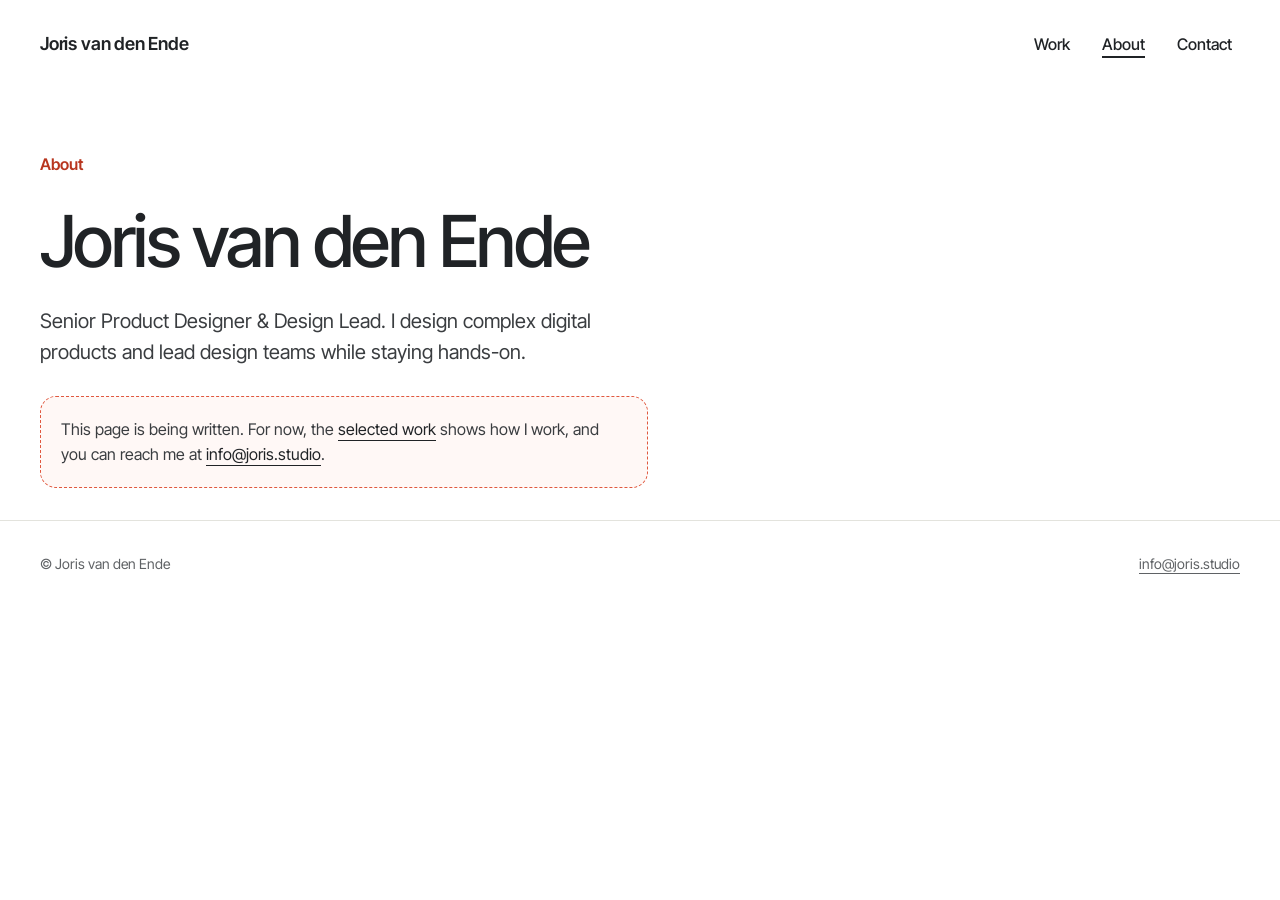
==== about/index.html @ 1bb1b74c "Add files via upload" ====
<!doctype html>
<html lang="en" class="review">
<head>
<meta charset="utf-8">
<meta name="viewport" content="width=device-width, initial-scale=1">
<title>About — Joris van den Ende</title>
<meta name="robots" content="noindex">
<link rel="stylesheet" href="../assets/css/site.css">
</head>
<body>
<a class="skip-link" href="#main">Skip to content</a>

<header class="container site-header">
  <a class="site-header__name" href="../">Joris van den Ende</a>
  <nav class="site-nav" aria-label="Main">
    <a href="../#work">Work</a>
    <a href="./" aria-current="page">About</a>
    <a class="site-nav__contact" href="mailto:info@joris.studio">Contact</a>
  </nav>
</header>

<main id="main">
  <section class="container pending" aria-labelledby="about-title">
    <p class="case-intro__client">About</p>
    <h1 id="about-title">Joris van den Ende</h1>
    <p class="pending__lead">Senior Product Designer &amp; Design Lead. I design complex digital products and lead design teams while staying hands-on.</p>
    <p class="pending__note">This page is being written. For now, the <a href="../#work">selected work</a> shows how I work, and you can reach me at <a href="mailto:info@joris.studio">info@joris.studio</a>.</p>
  </section>
</main>

<footer class="container site-footer site-footer--rule">
  <p>© Joris van den Ende</p>
  <a href="mailto:info@joris.studio">info@joris.studio</a>
</footer>
</body>
</html>
---- assets/css/site.css ----
/* Joris van den Ende — portfolio
   One stylesheet for all pages. Mobile first; layout widens from 760px and 1024px. */

@font-face {
  font-family: "Inter Tight";
  font-style: normal;
  font-display: swap;
  font-weight: 100 900;
  src: url("../fonts/inter-tight-latin-wght-normal.woff2") format("woff2-variations");
  unicode-range: U+0000-00FF, U+0131, U+0152-0153, U+02BB-02BC, U+02C6, U+02DA, U+02DC, U+0304, U+0308, U+0329, U+2000-206F, U+20AC, U+2122, U+2191, U+2193, U+2212, U+2215, U+FEFF, U+FFFD;
}
@font-face {
  font-family: "Inter Tight";
  font-style: normal;
  font-display: swap;
  font-weight: 100 900;
  src: url("../fonts/inter-tight-latin-ext-wght-normal.woff2") format("woff2-variations");
  unicode-range: U+0100-02BA, U+02BD-02C5, U+02C7-02CC, U+02CE-02D7, U+02DD-02FF, U+0304, U+0308, U+0329, U+1D00-1DBF, U+1E00-1E9F, U+1EF2-1EFF, U+2020, U+20A0-20AB, U+20AD-20C0, U+2113, U+2C60-2C7F, U+A720-A7FF;
}

:root {
  color-scheme: light;
  --ink: #202326;
  --ink-2: #3A3D40;
  --muted: #5F6265;
  --coral: #F05B45;        /* display text and accents only (contrast 3.2:1) */
  --coral-ink: #B8361F;    /* small text and links */
  --surface: #F3F2EE;
  --surface-2: #F6F6F2;
  --line: #E3E3DD;
  --frame: #1F2124;
  --tag-ink: #A3321F;
  --tag-bg: #FFF0EC;
  --tag-border: #E0583F;
  --gutter: 20px;
  --max: 1280px;
  --font: "Inter Tight", Arial, Helvetica, sans-serif;
}
@media (min-width: 760px) { :root { --gutter: 40px; } }

*, *::before, *::after { box-sizing: border-box; }
html { -webkit-text-size-adjust: 100%; text-size-adjust: 100%; scroll-behavior: smooth; }
body {
  margin: 0;
  background: #FFFFFF;
  color: var(--ink);
  font-family: var(--font);
  font-size: 17px;
  line-height: 1.55;
  -webkit-font-smoothing: antialiased;
  overflow-x: clip;
}
img { display: block; max-width: 100%; height: auto; }
h1, h2, h3, p, figure, dl, dd { margin: 0; }
a { color: var(--ink); text-underline-offset: 0.3em; }
a:hover { color: var(--coral-ink); }
a:focus-visible { outline: 3px solid var(--coral-ink); outline-offset: 4px; border-radius: 3px; }
.accent { color: var(--coral); }

@media (prefers-reduced-motion: reduce) {
  html { scroll-behavior: auto; }
  *, *::before, *::after { transition: none !important; animation: none !important; }
}

.container { max-width: var(--max); margin-inline: auto; padding-inline: var(--gutter); }

.skip-link {
  position: absolute; left: var(--gutter); top: -100px; z-index: 10;
  background: var(--ink); color: #FFFFFF; padding: 12px 16px; border-radius: 8px; font-weight: 600;
}
.skip-link:focus { top: 12px; color: #FFFFFF; }

/* Review tags: visible while <html> has class "review". Remove that class to hide them all. */
.review-tag {
  display: none;
  font-size: 13px; font-weight: 600; line-height: 1.3;
  color: var(--tag-ink); background: var(--tag-bg);
  border: 1px dashed var(--tag-border); border-radius: 6px; padding: 3px 8px;
}
.review .review-tag { display: inline-block; }

/* ---------- Header ---------- */
.site-header { display: flex; align-items: center; justify-content: space-between; gap: 12px; min-height: 64px; }
.site-header__name { font-size: 16px; font-weight: 600; letter-spacing: -0.01em; text-decoration: none; }
.site-nav { display: flex; gap: 4px; font-size: 15px; font-weight: 500; }
.site-nav a { text-decoration: none; padding: 12px 8px; }
.site-nav a[aria-current="page"] { text-decoration: underline; text-decoration-thickness: 2px; text-underline-offset: 6px; }
.site-nav__contact { display: none; }
@media (min-width: 760px) {
  .site-header { min-height: 88px; }
  .site-header__name { font-size: 18px; }
  .site-nav { gap: 16px; font-size: 16px; }
  .site-nav__contact { display: inline; }
}

/* ---------- Phone frame ---------- */
.phone {
  --w: 220px;
  flex: none;
  width: var(--w);
  padding: calc(var(--w) * 0.022);
  border-radius: calc(var(--w) * 0.145);
  background: var(--frame);
  box-shadow: 0 1px 2px rgba(32, 35, 38, 0.10), 0 16px 36px rgba(32, 35, 38, 0.14);
}
.phone img {
  width: 100%;
  aspect-ratio: 9 / 19.5;
  object-fit: cover;
  object-position: center top;
  border-radius: calc(var(--w) * 0.125);
  background: #FFFFFF;
}
.phone-pair { display: flex; justify-content: center; align-items: flex-start; gap: clamp(16px, 4vw, 40px); }
.phone-pair > :nth-child(2) { margin-top: clamp(28px, 4vw, 56px); }
.phone-row { display: flex; justify-content: center; align-items: flex-start; gap: clamp(16px, 4vw, 56px); }
.phone-row > :nth-child(2) { margin-top: clamp(24px, 3vw, 40px); }
.shot { display: flex; flex-direction: column; gap: 12px; flex: none; }
.shot figcaption { font-size: 14px; line-height: 1.4; color: var(--muted); }
.shot figcaption b { font-weight: 600; color: var(--ink); }
.label-before { font-size: 14px; font-weight: 600; color: var(--muted); }
.label-after { font-size: 14px; font-weight: 600; color: var(--coral-ink); }

/* ---------- Buttons and links ---------- */
.btn {
  display: inline-flex; align-items: center; gap: 10px; min-height: 48px; padding: 0 20px;
  border-radius: 999px; background: var(--ink); color: #FFFFFF; font-size: 16px; font-weight: 600; text-decoration: none;
}
.btn:hover { background: #000000; color: #FFFFFF; }
.arrow-link { display: inline-flex; align-items: center; gap: 10px; min-height: 44px; font-size: 16px; font-weight: 600; }
.icon { width: 16px; height: 16px; flex: none; }
@media (min-width: 760px) { .arrow-link { font-size: 17px; } }

/* ---------- Home: hero ---------- */
.hero { display: flex; flex-direction: column; gap: 40px; padding-block: 32px 56px; }
.hero__text { display: flex; flex-direction: column; gap: 20px; }
.eyebrow { font-size: 15px; font-weight: 500; color: var(--muted); }
.hero h1 { font-size: clamp(44px, 6.4vw, 84px); font-weight: 500; line-height: 1.02; letter-spacing: -0.035em; }
.hero__intro { max-width: 34rem; font-size: 17px; color: var(--ink-2); }
.hero__actions { display: flex; flex-wrap: wrap; gap: 20px 28px; align-items: center; }
.hero__actions a:not(.btn) { font-weight: 500; }
.hero .phone { --w: clamp(150px, 41vw, 264px); }
@media (min-width: 760px) {
  .eyebrow { font-size: 17px; }
  .hero__intro { font-size: 20px; }
}
@media (min-width: 1024px) {
  .hero { flex-direction: row; align-items: center; gap: 64px; padding-block: 64px 112px; }
  .hero__text { flex: 1 1 460px; gap: 28px; }
  .hero__media { flex: 1 1 600px; }
}

/* ---------- Home: case list ---------- */
.work { padding-bottom: 56px; }
.section-label { font-size: 15px; font-weight: 600; color: var(--muted); margin-bottom: 16px; }
.case-item { display: flex; flex-direction: column; gap: 20px; padding-block: 28px 40px; border-top: 1px solid var(--line); }
.case-item:last-child { border-bottom: 1px solid var(--line); }
.case-item__text { display: flex; flex-direction: column; gap: 12px; }
.case-item__client { font-size: 14px; font-weight: 600; color: var(--coral-ink); }
.case-item h3 { font-size: 28px; font-weight: 500; line-height: 1.12; letter-spacing: -0.02em; }
.case-item__text p:not(.case-item__client) { font-size: 16px; color: var(--ink-2); }
.case-item__media {
  order: -1; border-radius: 18px; background: var(--surface);
  padding: 28px 16px 36px; display: flex; justify-content: center;
}
.case-item__media .phone { --w: 190px; }
.case-item__media .phone--extra { display: none; }
.case-item__media--pair { gap: 18px; padding-top: 20px; }
.case-item__media--pair > :nth-child(2) { margin-top: 24px; }
.case-item__media--pair .shot { gap: 8px; }
.case-item__media--pair .phone { --w: 148px; }
.case-item__media--wide { flex-direction: column; gap: 12px; padding: 20px; }
.case-item__media--wide img { width: 100%; height: 220px; object-fit: cover; object-position: 42% 40%; border-radius: 10px; border: 1px solid var(--line); background: #FFFFFF; }
.case-item__media--wide p { font-size: 13px; line-height: 1.45; color: var(--muted); }
.case-item__media--wide b { color: var(--ink); }
@media (min-width: 900px) {
  .work { padding-bottom: 96px; }
  .section-label { margin-bottom: 24px; }
  .case-item { flex-direction: row; align-items: center; gap: 48px; padding-block: 56px; }
  .case-item__text { flex: 1 1 340px; max-width: 440px; gap: 16px; }
  .case-item__client { font-size: 15px; }
  .case-item h3 { font-size: 38px; line-height: 1.1; }
  .case-item__text p:not(.case-item__client) { font-size: 18px; }
  .case-item__media { order: 0; flex: 2 1 560px; min-width: 0; border-radius: 24px; padding: 48px 32px 64px; gap: 36px; }
  .case-item__media .phone, .case-item__media--pair .phone { --w: 220px; }
  .case-item__media .phone--extra { display: block; }
  .case-item__media > :nth-child(2) { margin-top: 32px; }
  .case-item__media--wide { min-height: 500px; padding: 40px; justify-content: center; align-items: center; gap: 16px; }
  .case-item__media--wide img { height: auto; max-width: 620px; object-fit: contain; }
  .case-item__media--wide p { max-width: 620px; width: 100%; font-size: 14px; }
  .case-item__media--wide > :nth-child(2) { margin-top: 0; }
}

/* ---------- Contact ---------- */
.contact { background: var(--surface-2); }
.contact__inner { display: flex; flex-direction: column; gap: 18px; padding-block: 64px; }
.contact h2 { max-width: 18ch; font-size: clamp(38px, 4.4vw, 60px); font-weight: 500; line-height: 1.05; letter-spacing: -0.03em; }
.contact p { max-width: 34rem; color: var(--ink-2); }
.contact__links { display: flex; flex-wrap: wrap; gap: 16px 32px; align-items: center; }
.contact__mail { font-size: clamp(24px, 2.4vw, 32px); font-weight: 600; letter-spacing: -0.01em; color: var(--coral-ink); }
.contact__linkedin { display: inline-flex; align-items: center; gap: 10px; font-weight: 500; color: var(--ink-2); }
@media (min-width: 760px) { .contact__inner { gap: 24px; padding-block: 112px; } .contact p { font-size: 19px; } }

/* ---------- Footer ---------- */
.site-footer { display: flex; flex-wrap: wrap; justify-content: space-between; gap: 12px 24px; padding-block: 24px 32px; font-size: 13px; color: var(--muted); }
.site-footer a { color: var(--muted); }
.site-footer--rule { border-top: 1px solid var(--line); }
@media (min-width: 760px) { .site-footer { font-size: 14px; padding-block: 32px 40px; } }

/* ---------- Case page ---------- */
.case-intro { display: flex; flex-direction: column; gap: 18px; padding-top: 32px; }
.case-intro__client { font-size: 15px; font-weight: 600; color: var(--coral-ink); }
.case-intro h1 { max-width: 15ch; font-size: clamp(40px, 5.6vw, 76px); font-weight: 500; line-height: 1.02; letter-spacing: -0.035em; }
.case-intro__lead { max-width: 40rem; font-size: 17px; color: var(--ink-2); }
.facts { display: grid; grid-template-columns: repeat(2, minmax(0, 1fr)); gap: 16px 20px; margin-top: 4px; font-size: 14px; line-height: 1.4; }
.facts > div { display: flex; flex-direction: column; gap: 4px; }
.facts dt { color: var(--muted); }
.facts dd { font-weight: 600; display: flex; flex-wrap: wrap; gap: 8px 10px; align-items: center; }
.facts__wide { grid-column: 1 / -1; }
@media (min-width: 760px) {
  .case-intro { gap: 28px; padding-top: 64px; }
  .case-intro__client { font-size: 16px; }
  .case-intro__lead { font-size: 21px; }
  .facts { display: flex; flex-wrap: wrap; gap: 16px 56px; margin-top: 8px; font-size: 15px; }
}

.case-hero { margin-top: 32px; }
.case-hero__stage { border-radius: 20px; background: var(--surface); padding: 24px 12px 48px; }
.case-hero .phone { --w: 150px; }
.case-hero .phone--extra { display: none; }
.case-hero figcaption { padding-top: 10px; font-size: 13px; line-height: 1.45; color: var(--muted); }
@media (max-width: 899px) { .case-hero .phone:last-child { margin-top: 28px; } }
@media (min-width: 900px) {
  .case-hero { margin-top: 56px; }
  .case-hero__stage { border-radius: 28px; padding: 56px 40px 88px; }
  .case-hero .phone { --w: 250px; }
  .case-hero .phone--extra { display: block; }
  .case-hero figcaption { padding-top: 14px; font-size: 14px; }
}

.case-section { padding-top: 56px; }
.case-section h2 { font-size: 26px; font-weight: 500; line-height: 1.15; letter-spacing: -0.02em; }
.case-section__body { display: flex; flex-direction: column; gap: 14px; }
.case-section__body p { color: var(--ink-2); line-height: 1.6; }
.split { display: flex; flex-direction: column; gap: 14px; }
@media (min-width: 900px) {
  .case-section { padding-top: 96px; }
  .case-section h2 { font-size: 32px; }
  .split { flex-direction: row; flex-wrap: wrap; gap: 24px 64px; align-items: flex-start; }
  .split > :first-child { flex: 1 1 300px; max-width: 380px; }
  .split > :last-child { flex: 2 1 520px; max-width: 720px; }
  .case-section__body { gap: 18px; }
  .case-section__body p { font-size: 19px; }
}

.evidence { margin-top: 8px; border-radius: 20px; background: var(--surface); padding: 24px 12px 28px; }
.evidence .phone { --w: 150px; }
.evidence .shot { width: var(--shot-w, 150px); }
.evidence .shot figcaption { font-size: 13px; line-height: 1.45; color: var(--ink-2); }
.evidence .phone-pair > :nth-child(2) { margin-top: 28px; }
@media (min-width: 900px) {
  .evidence { margin-top: 0; border-radius: 24px; padding: 48px 40px; }
  .evidence .phone { --w: 240px; }
  .evidence .shot { --shot-w: 240px; }
  .evidence .shot figcaption { font-size: 15px; }
  .evidence .phone-pair { gap: 48px; }
  .evidence .phone-pair > :nth-child(2) { margin-top: 40px; }
}

.steps { display: flex; flex-direction: column; gap: 40px; margin-top: 40px; }
.step { display: flex; flex-direction: column; gap: 18px; }
.step__media { border-radius: 20px; background: var(--surface); padding: 28px; display: flex; justify-content: center; }
.step__media .phone { --w: 220px; }
.step__text { display: flex; flex-direction: column; gap: 10px; }
.step__num { font-size: 14px; font-weight: 600; color: var(--coral-ink); }
.step h3 { font-size: 22px; font-weight: 500; line-height: 1.2; letter-spacing: -0.015em; }
.step__text p:not(.step__num):not(.step__look) { font-size: 16px; line-height: 1.6; color: var(--ink-2); }
.step__look { font-size: 14px; line-height: 1.5; color: var(--muted); }
@media (min-width: 900px) {
  .steps { gap: 56px; margin-top: 56px; }
  .step { flex-direction: row; flex-wrap: wrap; align-items: center; gap: 32px 64px; }
  .step__media { flex: 1 1 520px; border-radius: 24px; padding: 48px; }
  .step__media .phone { --w: 280px; }
  .step__text { flex: 1 1 340px; max-width: 460px; gap: 14px; }
  .step__num { font-size: 15px; }
  .step h3 { font-size: 28px; }
  .step__text p:not(.step__num):not(.step__look) { font-size: 18px; }
  .step__look { font-size: 15px; }
}

.limits { display: grid; grid-template-columns: repeat(auto-fit, minmax(260px, 1fr)); gap: 16px; margin-top: 16px; }
.limit { border: 1px solid var(--line); border-radius: 16px; padding: 20px; display: flex; flex-direction: column; gap: 8px; }
.limit h3 { font-size: 16px; font-weight: 600; }
.limit p { font-size: 16px; color: var(--ink-2); }
.limit--open { border-style: dashed; border-color: var(--tag-border); background: #FFF8F6; }
.limit--open strong { color: var(--tag-ink); }
@media (min-width: 900px) {
  .limits { gap: 20px; margin-top: 32px; }
  .limit { border-radius: 20px; padding: 28px; gap: 10px; }
  .limit h3 { font-size: 18px; }
  .limit p { font-size: 17px; }
}

.next-case { padding-block: 72px 64px; }
.next-case a {
  display: flex; flex-direction: column; gap: 20px; padding: 28px; border-radius: 20px;
  background: var(--surface-2); text-decoration: none;
}
.next-case__text { display: flex; flex-direction: column; gap: 12px; }
.next-case__label { font-size: 14px; font-weight: 600; color: var(--muted); }
.next-case__title { font-size: 30px; font-weight: 500; line-height: 1.08; letter-spacing: -0.03em; color: var(--ink); }
.next-case__icon { display: inline-flex; align-items: center; justify-content: center; width: 52px; height: 52px; border-radius: 999px; background: var(--ink); color: #FFFFFF; flex: none; }
.next-case__icon .icon { width: 20px; height: 20px; }
.next-case a:hover .next-case__title { color: var(--coral-ink); }
@media (min-width: 900px) {
  .next-case { padding-block: 120px 112px; }
  .next-case a { flex-direction: row; align-items: center; justify-content: space-between; gap: 32px; padding: 48px; border-radius: 28px; }
  .next-case__text { display: flex; flex-direction: column; gap: 12px; }
  .next-case__label { font-size: 15px; }
  .next-case__title { font-size: 44px; }
  .next-case__icon { width: 64px; height: 64px; }
}

/* ---------- Pages still in progress ---------- */
.pending { padding-block: 32px 24px; display: flex; flex-direction: column; gap: 20px; }
.pending h1 { max-width: 16ch; font-size: clamp(40px, 5.6vw, 72px); font-weight: 500; line-height: 1.02; letter-spacing: -0.035em; }
.pending__lead { max-width: 38rem; color: var(--ink-2); }
.pending__note {
  max-width: 38rem; border: 1px dashed var(--tag-border); background: #FFF8F6; border-radius: 16px; padding: 20px;
  color: var(--ink-2); font-size: 16px;
}
@media (min-width: 760px) { .pending { padding-block: 64px 32px; gap: 28px; } .pending__lead { font-size: 20px; } }
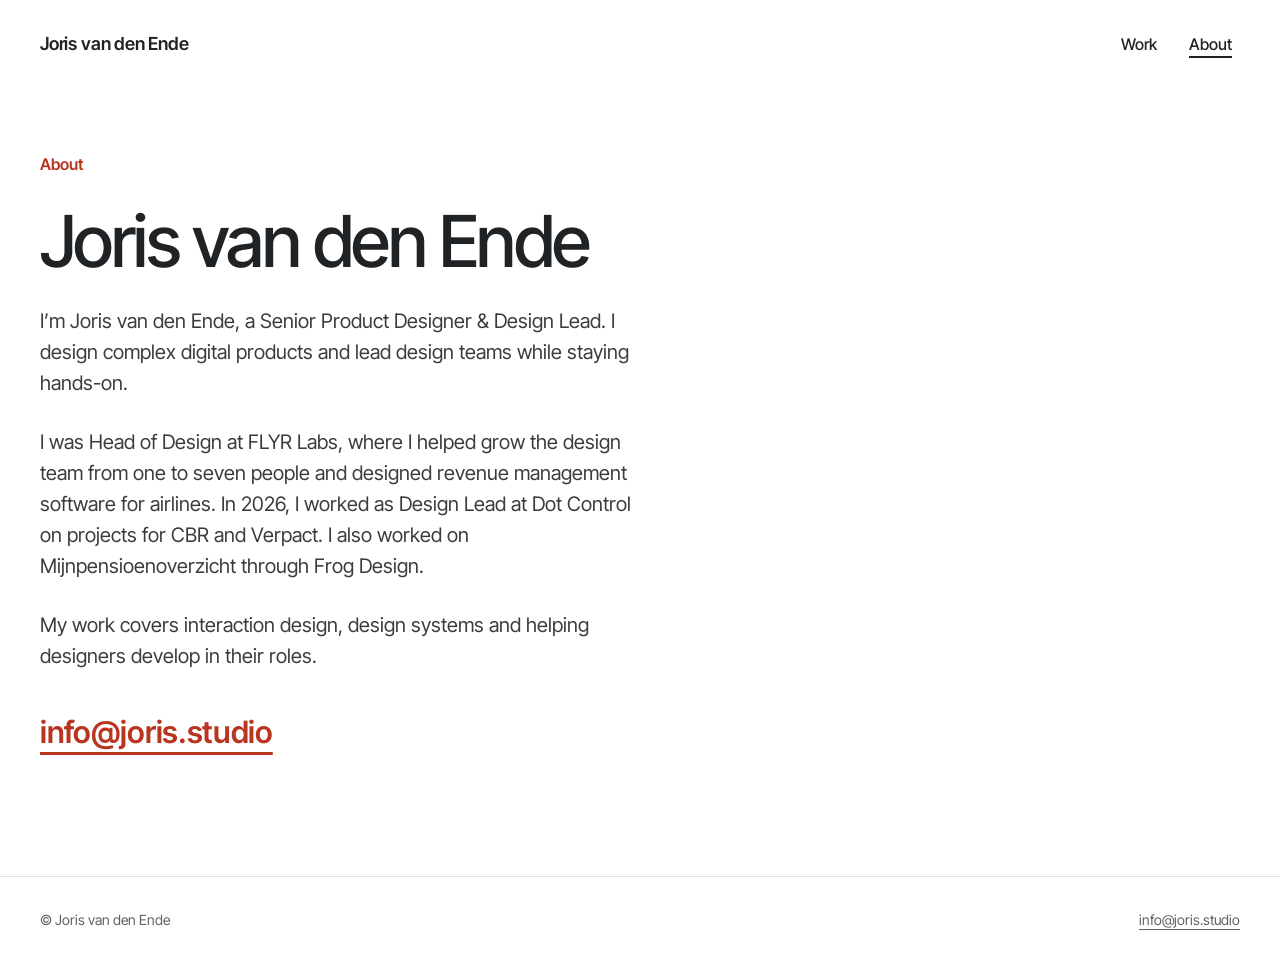
==== commit c6f0d307: "Add files via upload" ====
--- a/about/index.html
+++ b/about/index.html
@@ -1,10 +1,11 @@
 <!doctype html>
-<html lang="en" class="review">
+<html lang="en">
 <head>
 <meta charset="utf-8">
 <meta name="viewport" content="width=device-width, initial-scale=1">
 <title>About — Joris van den Ende</title>
-<meta name="robots" content="noindex">
+<meta name="description" content="Joris van den Ende, Senior Product Designer & Design Lead. Former Head of Design at FLYR Labs.">
+<link rel="preload" href="../assets/fonts/inter-tight-latin-wght-normal.woff2" as="font" type="font/woff2" crossorigin>
 <link rel="stylesheet" href="../assets/css/site.css">
 </head>
 <body>
@@ -15,7 +16,6 @@
   <nav class="site-nav" aria-label="Main">
     <a href="../#work">Work</a>
     <a href="./" aria-current="page">About</a>
-    <a class="site-nav__contact" href="mailto:info@joris.studio">Contact</a>
   </nav>
 </header>
 
@@ -23,8 +23,10 @@
   <section class="container pending" aria-labelledby="about-title">
     <p class="case-intro__client">About</p>
     <h1 id="about-title">Joris van den Ende</h1>
-    <p class="pending__lead">Senior Product Designer &amp; Design Lead. I design complex digital products and lead design teams while staying hands-on.</p>
-    <p class="pending__note">This page is being written. For now, the <a href="../#work">selected work</a> shows how I work, and you can reach me at <a href="mailto:info@joris.studio">info@joris.studio</a>.</p>
+    <p class="pending__lead">I’m Joris van den Ende, a Senior Product Designer &amp; Design Lead. I design complex digital products and lead design teams while staying hands-on.</p>
+    <p class="pending__lead">I was Head of Design at FLYR Labs, where I helped grow the design team from one to seven people and designed revenue management software for airlines. In 2026, I worked as Design Lead at Dot Control on projects for CBR and Verpact. I also worked on Mijnpensioenoverzicht through Frog Design.</p>
+    <p class="pending__lead">My work covers interaction design, design systems and helping designers develop in their roles.</p>
+    <p class="about__mail"><a class="contact__mail" href="mailto:info@joris.studio">info@joris.studio</a></p>
   </section>
 </main>
 
--- a/assets/css/site.css
+++ b/assets/css/site.css
@@ -70,27 +70,16 @@
 }
 .skip-link:focus { top: 12px; color: #FFFFFF; }
 
-/* Review tags: visible while <html> has class "review". Remove that class to hide them all. */
-.review-tag {
-  display: none;
-  font-size: 13px; font-weight: 600; line-height: 1.3;
-  color: var(--tag-ink); background: var(--tag-bg);
-  border: 1px dashed var(--tag-border); border-radius: 6px; padding: 3px 8px;
-}
-.review .review-tag { display: inline-block; }
-
 /* ---------- Header ---------- */
 .site-header { display: flex; align-items: center; justify-content: space-between; gap: 12px; min-height: 64px; }
 .site-header__name { font-size: 16px; font-weight: 600; letter-spacing: -0.01em; text-decoration: none; }
 .site-nav { display: flex; gap: 4px; font-size: 15px; font-weight: 500; }
 .site-nav a { text-decoration: none; padding: 12px 8px; }
 .site-nav a[aria-current="page"] { text-decoration: underline; text-decoration-thickness: 2px; text-underline-offset: 6px; }
-.site-nav__contact { display: none; }
 @media (min-width: 760px) {
   .site-header { min-height: 88px; }
   .site-header__name { font-size: 18px; }
   .site-nav { gap: 16px; font-size: 16px; }
-  .site-nav__contact { display: inline; }
 }
 
 /* ---------- Phone frame ---------- */
@@ -103,14 +92,33 @@
   background: var(--frame);
   box-shadow: 0 1px 2px rgba(32, 35, 38, 0.10), 0 16px 36px rgba(32, 35, 38, 0.14);
 }
-.phone img {
+/* Every phone has the same ratio. Screens are prepared at that ratio
+   (tools/build_images.py), so nothing is stretched or letterboxed. */
+.phone img, .phone video {
+  display: block;
   width: 100%;
+  height: auto;
   aspect-ratio: 9 / 19.5;
   object-fit: cover;
   object-position: center top;
   border-radius: calc(var(--w) * 0.125);
-  background: #FFFFFF;
-}
+}
+/* Long or partial screens, shown flat outside a phone */
+.flat { display: block; width: var(--w, 220px); flex: none; height: auto; border-radius: 10px; border: 1px solid var(--line); background: #FFFFFF; box-shadow: 0 1px 2px rgba(32, 35, 38, 0.06), 0 10px 28px rgba(32, 35, 38, 0.08); }
+
+/* ---------- Video in a phone ---------- */
+.phone--video { position: relative; }
+.video-play {
+  position: absolute; left: 50%; top: 80%; transform: translate(-50%, -50%);
+  display: inline-flex; align-items: center; gap: 10px; min-height: 52px; padding: 0 22px 0 18px; white-space: nowrap;
+  border: 0; border-radius: 999px; background: var(--ink); color: #FFFFFF;
+  font: inherit; font-size: 16px; font-weight: 600; cursor: pointer;
+  box-shadow: 0 8px 24px rgba(32, 35, 38, 0.28);
+}
+.video-play:hover { background: #000000; }
+.video-play:focus-visible { outline: 3px solid var(--coral-ink); outline-offset: 4px; }
+.video-play svg { width: 20px; height: 20px; flex: none; }
+.video-play[hidden] { display: none; }
 .phone-pair { display: flex; justify-content: center; align-items: flex-start; gap: clamp(16px, 4vw, 40px); }
 .phone-pair > :nth-child(2) { margin-top: clamp(28px, 4vw, 56px); }
 .phone-row { display: flex; justify-content: center; align-items: flex-start; gap: clamp(16px, 4vw, 56px); }
@@ -153,8 +161,7 @@
 /* ---------- Home: case list ---------- */
 .work { padding-bottom: 56px; }
 .section-label { font-size: 15px; font-weight: 600; color: var(--muted); margin-bottom: 16px; }
-.case-item { display: flex; flex-direction: column; gap: 20px; padding-block: 28px 40px; border-top: 1px solid var(--line); }
-.case-item:last-child { border-bottom: 1px solid var(--line); }
+.case-item { display: flex; flex-direction: column; gap: 20px; padding-block: 28px 40px; }
 .case-item__text { display: flex; flex-direction: column; gap: 12px; }
 .case-item__client { font-size: 14px; font-weight: 600; color: var(--coral-ink); }
 .case-item h3 { font-size: 28px; font-weight: 500; line-height: 1.12; letter-spacing: -0.02em; }
@@ -168,9 +175,9 @@
 .case-item__media--pair { gap: 18px; padding-top: 20px; }
 .case-item__media--pair > :nth-child(2) { margin-top: 24px; }
 .case-item__media--pair .shot { gap: 8px; }
-.case-item__media--pair .phone { --w: 148px; }
+.case-item__media--pair .phone, .case-item__media--pair .flat { --w: 148px; }
 .case-item__media--wide { flex-direction: column; gap: 12px; padding: 20px; }
-.case-item__media--wide img { width: 100%; height: 220px; object-fit: cover; object-position: 42% 40%; border-radius: 10px; border: 1px solid var(--line); background: #FFFFFF; }
+.case-item__media--wide img { width: 100%; height: auto; border-radius: 10px; border: 1px solid var(--line); background: #FFFFFF; }
 .case-item__media--wide p { font-size: 13px; line-height: 1.45; color: var(--muted); }
 .case-item__media--wide b { color: var(--ink); }
 @media (min-width: 900px) {
@@ -182,11 +189,11 @@
   .case-item h3 { font-size: 38px; line-height: 1.1; }
   .case-item__text p:not(.case-item__client) { font-size: 18px; }
   .case-item__media { order: 0; flex: 2 1 560px; min-width: 0; border-radius: 24px; padding: 48px 32px 64px; gap: 36px; }
-  .case-item__media .phone, .case-item__media--pair .phone { --w: 220px; }
+  .case-item__media .phone, .case-item__media--pair .phone, .case-item__media--pair .flat { --w: 220px; }
   .case-item__media .phone--extra { display: block; }
   .case-item__media > :nth-child(2) { margin-top: 32px; }
   .case-item__media--wide { min-height: 500px; padding: 40px; justify-content: center; align-items: center; gap: 16px; }
-  .case-item__media--wide img { height: auto; max-width: 620px; object-fit: contain; }
+  .case-item__media--wide img { max-width: 620px; }
   .case-item__media--wide p { max-width: 620px; width: 100%; font-size: 14px; }
   .case-item__media--wide > :nth-child(2) { margin-top: 0; }
 }
@@ -233,7 +240,7 @@
 @media (min-width: 900px) {
   .case-hero { margin-top: 56px; }
   .case-hero__stage { border-radius: 28px; padding: 56px 40px 88px; }
-  .case-hero .phone { --w: 250px; }
+  .case-hero .phone { --w: 220px; }
   .case-hero .phone--extra { display: block; }
   .case-hero figcaption { padding-top: 14px; font-size: 14px; }
 }
@@ -254,14 +261,14 @@
 }
 
 .evidence { margin-top: 8px; border-radius: 20px; background: var(--surface); padding: 24px 12px 28px; }
-.evidence .phone { --w: 150px; }
+.evidence .phone, .evidence .flat { --w: 150px; }
 .evidence .shot { width: var(--shot-w, 150px); }
 .evidence .shot figcaption { font-size: 13px; line-height: 1.45; color: var(--ink-2); }
 .evidence .phone-pair > :nth-child(2) { margin-top: 28px; }
 @media (min-width: 900px) {
   .evidence { margin-top: 0; border-radius: 24px; padding: 48px 40px; }
-  .evidence .phone { --w: 240px; }
-  .evidence .shot { --shot-w: 240px; }
+  .evidence .phone, .evidence .flat { --w: 220px; }
+  .evidence .shot { --shot-w: 220px; }
   .evidence .shot figcaption { font-size: 15px; }
   .evidence .phone-pair { gap: 48px; }
   .evidence .phone-pair > :nth-child(2) { margin-top: 40px; }
@@ -280,7 +287,7 @@
   .steps { gap: 56px; margin-top: 56px; }
   .step { flex-direction: row; flex-wrap: wrap; align-items: center; gap: 32px 64px; }
   .step__media { flex: 1 1 520px; border-radius: 24px; padding: 48px; }
-  .step__media .phone { --w: 280px; }
+  .step__media .phone { --w: 260px; }
   .step__text { flex: 1 1 340px; max-width: 460px; gap: 14px; }
   .step__num { font-size: 15px; }
   .step h3 { font-size: 28px; }
@@ -320,6 +327,86 @@
   .next-case__title { font-size: 44px; }
   .next-case__icon { width: 64px; height: 64px; }
 }
+
+/* ---------- Case page: additional blocks ---------- */
+.stage { border-radius: 20px; background: var(--surface); padding: 24px 12px 32px; }
+.stage .phone { --w: 150px; }
+.stage .phone--extra { display: none; }
+.stage--wide { padding: 16px; }
+.stage figcaption, .stage-caption { padding-top: 10px; font-size: 13px; line-height: 1.45; color: var(--muted); }
+.phone-row--three > :nth-child(2) { margin-top: 0; }
+@media (min-width: 900px) {
+  .stage { border-radius: 24px; padding: 48px 40px 56px; }
+  .stage .phone { --w: 220px; }
+  .stage .phone--extra { display: block; }
+  .stage--wide { padding: 40px; }
+  .stage figcaption, .stage-caption { font-size: 14px; }
+  .phone-row--three > :nth-child(2) { margin-top: 40px; }
+}
+.step__media .phone-row .phone { --w: 150px; }
+@media (min-width: 900px) { .step__media .phone-row .phone { --w: 220px; } }
+
+.screen {
+  display: block; width: 100%; height: auto; border-radius: 10px;
+  border: 1px solid var(--line); background: #FFFFFF;
+  box-shadow: 0 1px 2px rgba(32, 35, 38, 0.06), 0 10px 28px rgba(32, 35, 38, 0.08);
+}
+.screen--narrow { max-width: 220px; margin-inline: auto; }
+.shots { display: flex; flex-direction: column; gap: 20px; }
+.shots figure { display: flex; flex-direction: column; gap: 10px; }
+.shots figcaption { font-size: 13px; line-height: 1.45; color: var(--muted); }
+.shots figcaption b { color: var(--ink); font-weight: 600; }
+@media (min-width: 900px) {
+  .shots { gap: 32px; }
+  .shots figcaption { font-size: 14px; }
+  .shots--side { flex-direction: row; align-items: flex-start; }
+  .shots--side > :first-child { flex: 1 1 0; min-width: 0; }
+  .shots--side > :last-child { flex: none; width: 160px; }
+}
+
+.big-number, .case-section__body .big-number { font-size: clamp(88px, 12vw, 176px); font-weight: 600; line-height: 1; letter-spacing: -0.04em; color: var(--coral); }
+
+.quotes { display: flex; flex-direction: column; gap: 12px; }
+.quote { background: var(--surface-2); border-radius: 16px; padding: 20px; display: flex; flex-direction: column; gap: 6px; }
+.quote blockquote { margin: 0; font-size: 17px; line-height: 1.45; color: var(--ink); }
+.quote p { font-size: 15px; color: var(--muted); }
+
+.cards { display: grid; grid-template-columns: repeat(auto-fit, minmax(240px, 1fr)); gap: 16px; margin-top: 16px; }
+.card { background: var(--surface-2); border-radius: 16px; padding: 22px; display: flex; flex-direction: column; gap: 8px; }
+.card__label { font-size: 14px; font-weight: 600; color: var(--coral-ink); }
+.card h3 { font-size: 20px; font-weight: 600; line-height: 1.25; letter-spacing: -0.01em; }
+.card p:not(.card__label) { font-size: 16px; color: var(--ink-2); }
+@media (min-width: 900px) {
+  .cards { gap: 20px; margin-top: 32px; }
+  .card { border-radius: 20px; padding: 28px; }
+  .card h3 { font-size: 24px; }
+}
+
+.journey { list-style: none; margin: 16px 0 0; padding: 0; display: grid; grid-template-columns: repeat(auto-fit, minmax(190px, 1fr)); gap: 12px; counter-reset: j; }
+.journey li { background: var(--surface-2); border-radius: 14px; padding: 18px; font-size: 16px; line-height: 1.4; counter-increment: j; display: flex; flex-direction: column; gap: 8px; }
+.journey li::before { content: counter(j); font-size: 14px; font-weight: 600; color: var(--coral-ink); }
+
+.query { display: flex; flex-direction: column; gap: 14px; background: var(--surface-2); border-radius: 16px; padding: 20px; }
+.query p { font-size: 14px; color: var(--muted); }
+.query__row { display: flex; flex-wrap: wrap; align-items: center; gap: 8px; }
+.chip { font-size: 14px; white-space: nowrap; background: #E2ECF3; color: #1E4E70; padding: 4px 12px; border-radius: 8px; }
+.op { font-size: 14px; font-weight: 600; color: var(--coral-ink); }
+.paren { font-size: 18px; color: var(--muted); }
+
+.lessons { list-style: none; margin: 16px 0 0; padding: 0; border-top: 1px solid var(--line); }
+.lessons li { display: flex; gap: 20px; padding: 20px 0; border-bottom: 1px solid var(--line); }
+.lessons__num { flex: none; width: 36px; font-size: 20px; font-weight: 600; color: var(--coral-ink); }
+.lessons h3 { font-size: 19px; font-weight: 600; margin-bottom: 4px; }
+.lessons p { font-size: 16px; color: var(--ink-2); }
+@media (min-width: 900px) { .lessons li { gap: 32px; padding: 26px 0; } .lessons__num { width: 56px; font-size: 28px; } .lessons h3 { font-size: 24px; } .lessons p { font-size: 18px; } }
+
+.statement { background: var(--ink); color: #F5F5F2; margin-top: 56px; }
+@media (min-width: 900px) { .statement { margin-top: 96px; } }
+.statement__inner { padding-block: 64px; display: flex; flex-direction: column; gap: 16px; }
+.statement p.statement__label { font-size: 15px; font-weight: 600; color: #B9BBBD; }
+.statement blockquote { margin: 0; max-width: 28ch; font-size: clamp(28px, 3.6vw, 52px); font-weight: 500; line-height: 1.15; letter-spacing: -0.02em; }
+.statement .accent { color: #FF7A63; }
+@media (min-width: 900px) { .statement__inner { padding-block: 112px; } }
 
 /* ---------- Pages still in progress ---------- */
 .pending { padding-block: 32px 24px; display: flex; flex-direction: column; gap: 20px; }
@@ -330,3 +417,35 @@
   color: var(--ink-2); font-size: 16px;
 }
 @media (min-width: 760px) { .pending { padding-block: 64px 32px; gap: 28px; } .pending__lead { font-size: 20px; } }
+
+@media (max-width: 899px) {
+  .stage--three .phone-row { gap: 10px; }
+  .stage--three .phone { --w: 98px; }
+  .stage--three .shot { width: 98px; }
+  .stage--three .shot figcaption { font-size: 12px; }
+}
+@media (min-width: 900px) {
+  .stage--three .phone-row { gap: 28px; }
+  .stage--three .phone { --w: 180px; }
+  .stage--three .shot { width: 180px; }
+}
+
+/* ---------- Case intro with video ---------- */
+.case-top { display: flex; flex-direction: column; gap: 32px; }
+.case-top .case-intro { flex: 1 1 auto; min-width: 0; }
+.case-video { display: flex; flex-direction: column; align-items: center; gap: 12px; }
+.case-video .phone { --w: 220px; }
+.case-video figcaption { max-width: 300px; font-size: 13px; line-height: 1.45; color: var(--muted); text-align: center; }
+@media (min-width: 900px) {
+  .case-top { flex-direction: row; align-items: center; gap: 64px; }
+  .case-video { flex: none; padding-top: 64px; }
+  .case-video .phone { --w: 260px; }
+  .case-video figcaption { font-size: 14px; }
+}
+
+/* A step without its own image (shown in the video above) */
+.step--text .step__text { max-width: 40rem; }
+.shots--side .flat { --w: 160px; }
+.about__mail { padding-top: 8px; }
+.pending { padding-bottom: 72px; }
+@media (min-width: 760px) { .pending { padding-bottom: 120px; } }
